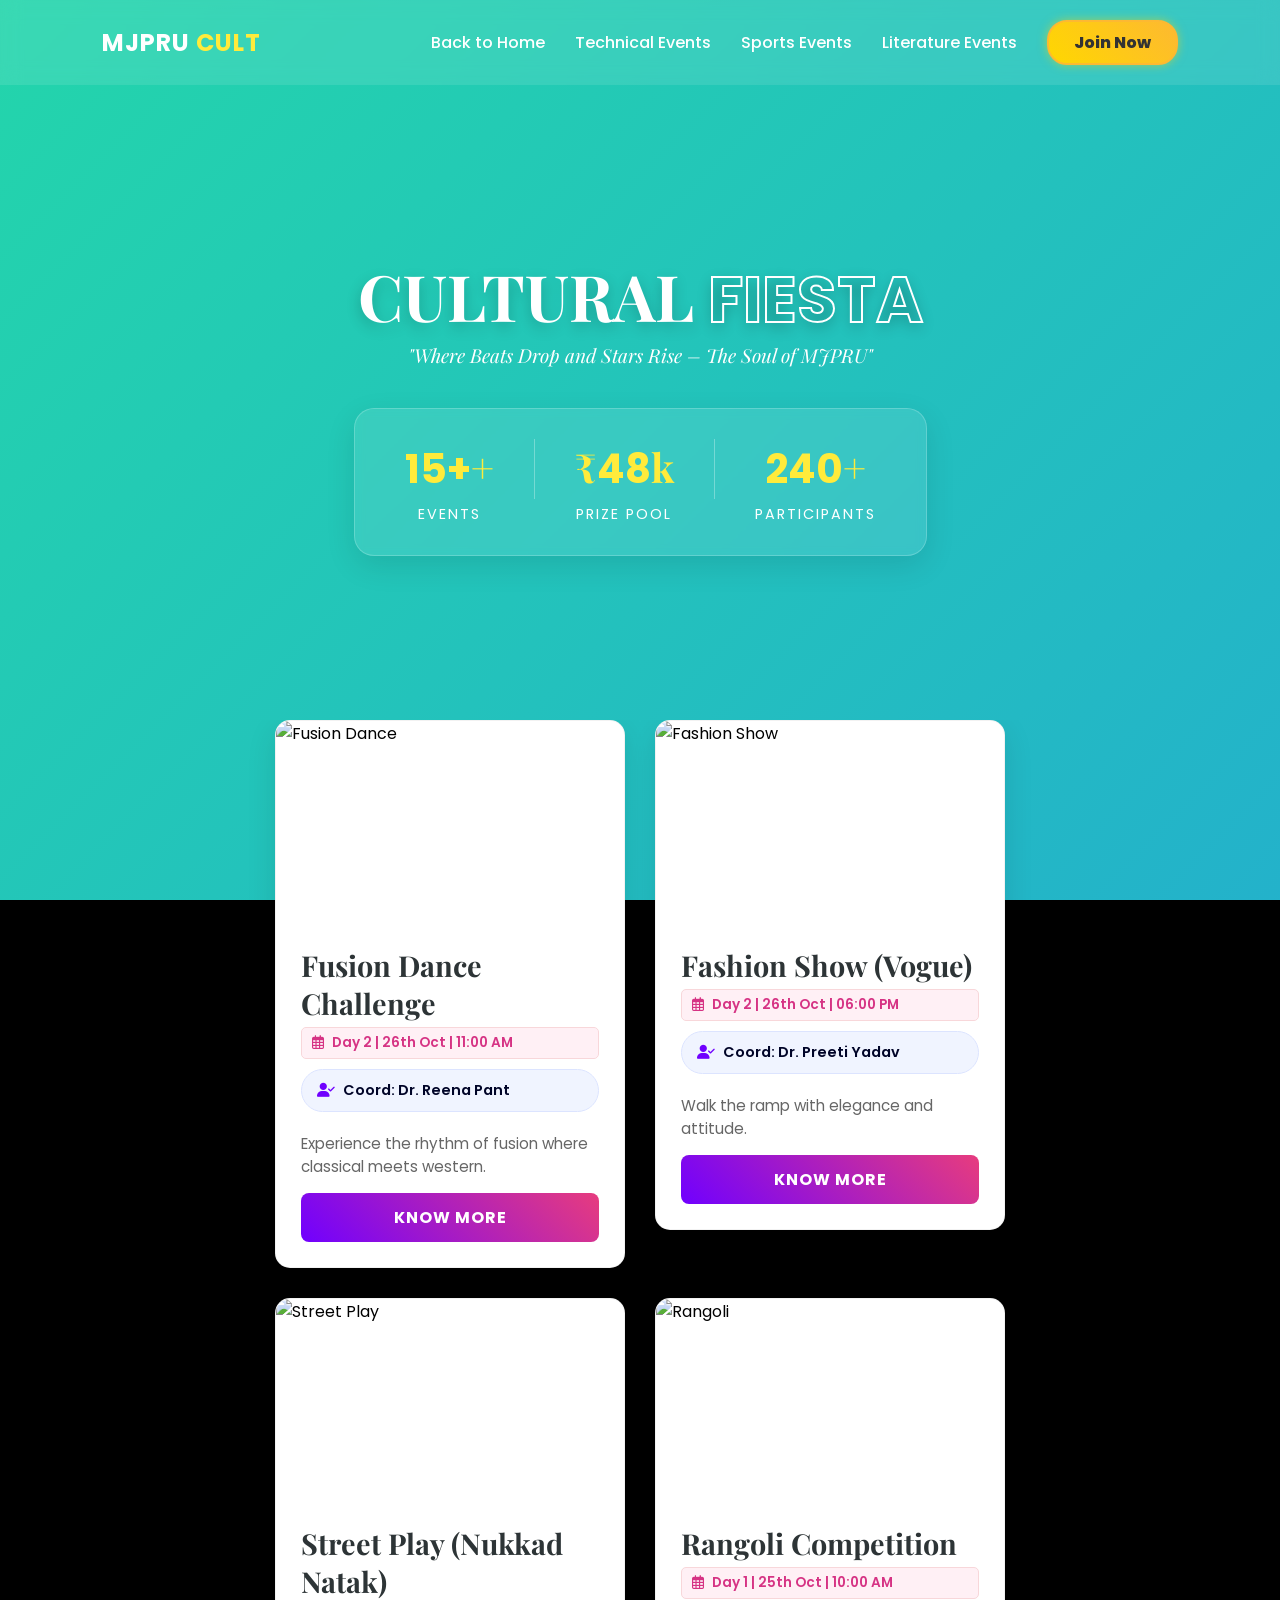
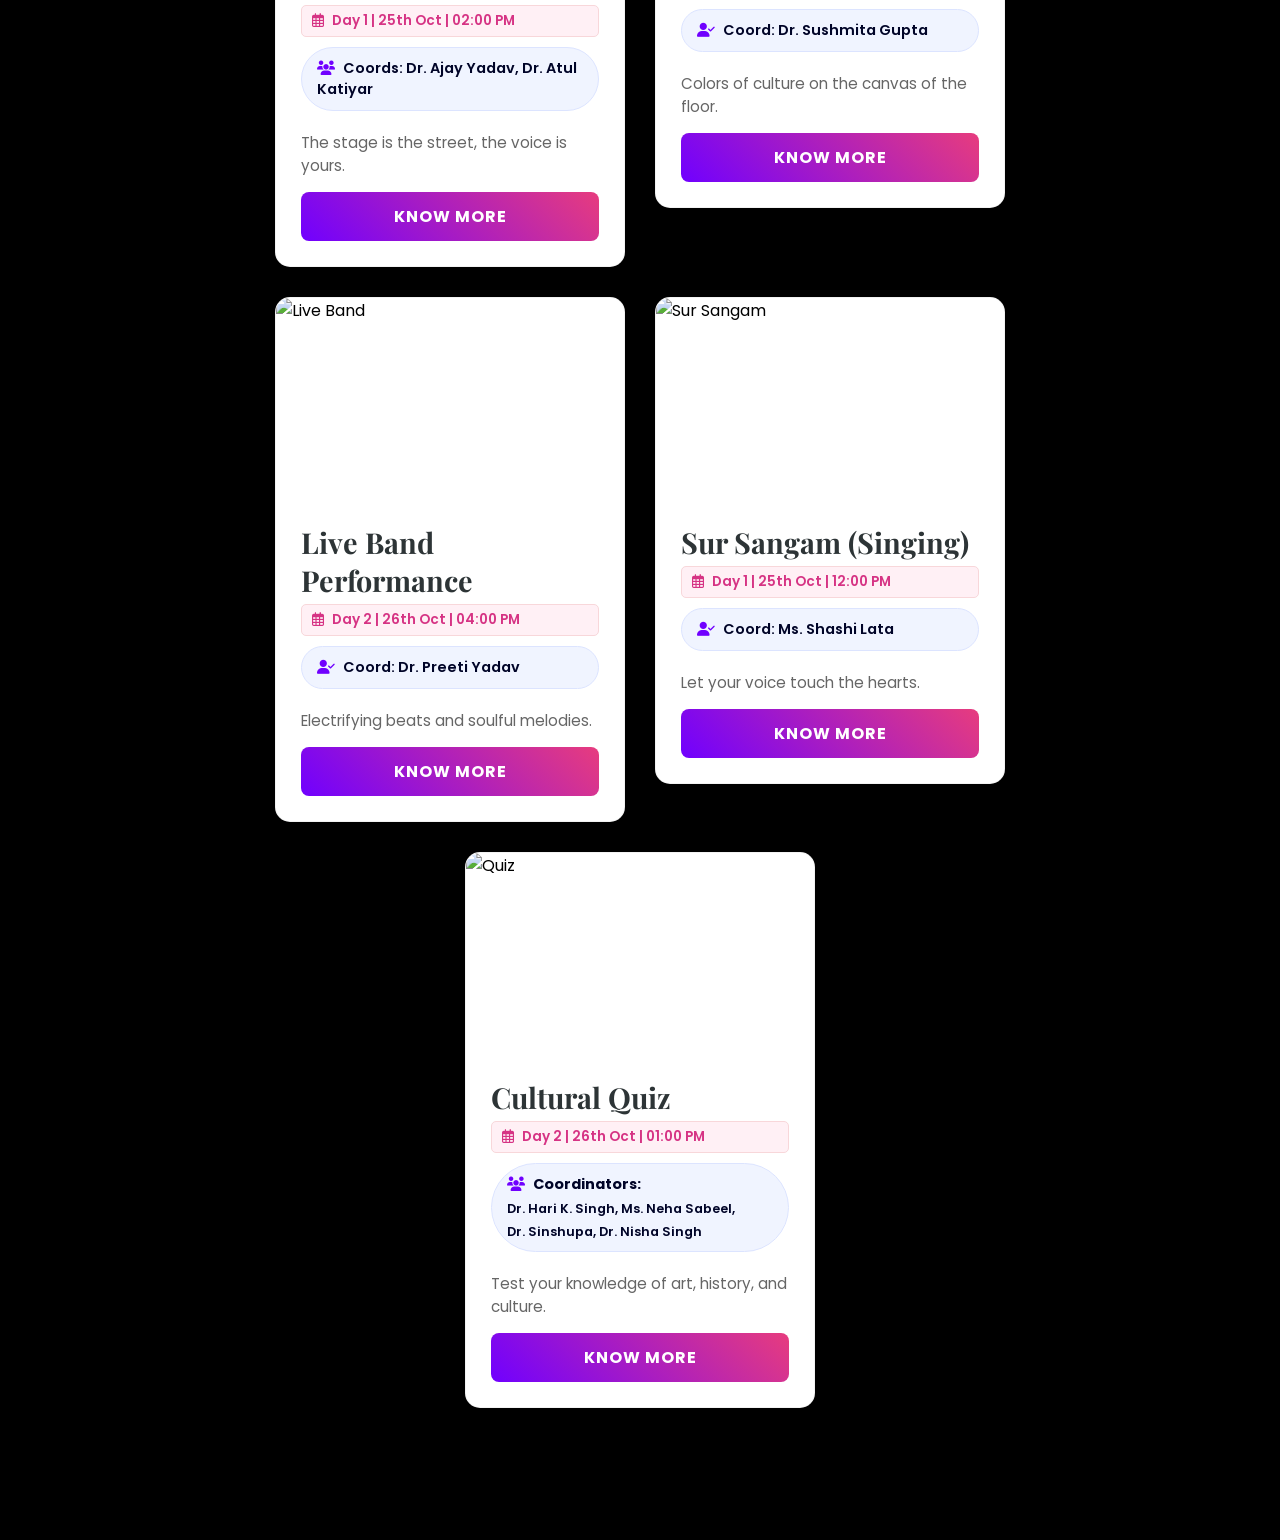
==== cultural/index.html @ fb5e6625 "First commit" ====
<!DOCTYPE html>
<html lang="en">
<head>
    <meta charset="UTF-8">
    <meta name="viewport" content="width=device-width, initial-scale=1.0">
    <meta name="description" content="Cultural Events at MJPRU Tech Fest 2026. Participate in Fusion Dance, Fashion Show, Nukkad Natak, Rangoli, and more.">
    <title>Cultural Events | Tech Fest 2026</title>
    
    <link rel="preconnect" href="https://fonts.googleapis.com">
    <link rel="preconnect" href="https://fonts.gstatic.com" crossorigin>
    <link rel="preconnect" href="https://cdnjs.cloudflare.com">
    <link rel="preconnect" href="https://unpkg.com">
    <link rel="preconnect" href="https://images.unsplash.com">

    <link href="https://fonts.googleapis.com/css2?family=Playfair+Display:wght@700&family=Poppins:wght@300;500;700&family=Great+Vibes&display=swap" rel="stylesheet">
    
    <link rel="stylesheet" href="https://cdnjs.cloudflare.com/ajax/libs/font-awesome/6.4.0/css/all.min.css" media="print" onload="this.media='all'">
    <noscript><link rel="stylesheet" href="https://cdnjs.cloudflare.com/ajax/libs/font-awesome/6.4.0/css/all.min.css"></noscript>
    
    <link href="https://unpkg.com/aos@2.3.1/dist/aos.css" rel="stylesheet" media="print" onload="this.media='all'">
    <noscript><link rel="stylesheet" href="https://unpkg.com/aos@2.3.1/dist/aos.css"></noscript>
    
    <link rel="stylesheet" href="style.css">
</head>
<body>

    <div class="gradient-bg">
        <div class="uni-overlay"></div>
    </div>

    <a href="#" target="_blank" class="mobile-join-fab">Join Now 🚀</a>

    <nav>
        <div class="logo">MJPRU <span class="highlight">CULT</span></div>
        
        <button class="hamburger" onclick="toggleMenu()" aria-label="Toggle navigation">
            <i class="fas fa-bars"></i>
        </button>

        <ul class="nav-links" id="mobileMenu">
            <li><a href="../index.html">Back to Home</a></li>
            <li><a href="../technical/index.html">Technical Events</a></li>
            <li><a href="../sports/index.html">Sports Events</a></li>
             <li><a href="../literacy/index.html">Literature Events</a></li>
            <li><a href="#" target="_blank" class="btn-nav">Join Now</a></li>
        </ul>
    </nav>

    <header style="min-height: 80vh; display: flex; align-items: center; justify-content: center; text-align: center; flex-direction: column;">
        <div class="hero-content">
            <h1 data-aos="zoom-in" style="font-size: 4rem; margin-bottom: 10px;">CULTURAL <span class="year">FIESTA</span></h1>
            
            <p class="tagline" style="font-size: 1.2rem; color: #fff; margin-top: 10px; margin-bottom: 40px;" data-aos="fade-up">
                "Where Beats Drop and Stars Rise – The Soul of MJPRU"
            </p>

            <div class="stats-gap-filler" data-aos="fade-up" data-aos-delay="200" 
                 style="display: flex; gap: 40px; justify-content: center; flex-wrap: wrap; background: rgba(255,255,255,0.1); padding: 30px 50px; border-radius: 20px; border: 1px solid rgba(255,255,255,0.2); backdrop-filter: blur(5px); box-shadow: 0 10px 30px rgba(0,0,0,0.1);">
                
                <div style="text-align: center;">
                    <div style="font-size: 2.5rem; font-weight: 700; color: #ffeb3b; font-family: 'Playfair Display', serif;">
                        <span class="counter" data-target="15">0</span>+
                    </div>
                    <div style="color: white; font-size: 0.9rem; text-transform: uppercase; letter-spacing: 2px; margin-top: 5px;">Events</div>
                </div>

                <div style="width: 1px; background: rgba(255,255,255,0.3); height: 60px;" class="desktop-only-divider"></div>

                <div style="text-align: center;">
                    <div style="font-size: 2.5rem; font-weight: 700; color: #ffeb3b; font-family: 'Playfair Display', serif;">
                        ₹<span class="counter" data-target="50">0</span>k
                    </div>
                    <div style="color: white; font-size: 0.9rem; text-transform: uppercase; letter-spacing: 2px; margin-top: 5px;">Prize Pool</div>
                </div>

                <div style="width: 1px; background: rgba(255,255,255,0.3); height: 60px;" class="desktop-only-divider"></div>

                <div style="text-align: center;">
                    <div style="font-size: 2.5rem; font-weight: 700; color: #ffeb3b; font-family: 'Playfair Display', serif;">
                        <span class="counter" data-target="500">0</span>+
                    </div>
                    <div style="color: white; font-size: 0.9rem; text-transform: uppercase; letter-spacing: 2px; margin-top: 5px;">Participants</div>
                </div>

            </div>
        </div>
    </header>

    <section class="events-section" style="padding-top: 0;">
        <div class="cards-container">
            
            <div class="card event-card-wide" data-tilt data-tilt-glare data-tilt-max-glare="0.3">
                <div class="card-img-holder">
                    <img src="https://images.unsplash.com/photo-1545959570-a941cc572304?w=500&auto=format&fit=crop&q=60" alt="Fusion Dance" loading="lazy">
                </div>
                <div class="card-content">
                    <h3>Fusion Dance Challenge</h3>
                    
                    <div class="schedule-info"><i class="far fa-calendar-alt"></i> Day 2 | 26th Oct | 11:00 AM</div>

                    <div class="coordinator-box">
                        <span><i class="fas fa-user-check"></i> Coord: Dr. Reena Pant</span>
                    </div>
                    <p>Experience the rhythm of fusion where classical meets western.</p>
                    <div class="rules-box" id="rules-fusion">
                        <strong><i class="fas fa-info-circle"></i> Event Briefing:</strong>
                        <p>Solo or group dance performance blending two or more dance styles.</p>
                        <div style="margin-top: 10px;">
                            <strong><i class="fas fa-gavel"></i> Key Guidelines:</strong>
                            <ul>
                                <li>Time Limit: 3-5 Minutes.</li>
                                <li>Track submission: 1 hour before event.</li>
                                <li>Props: Allowed (Inform beforehand).</li>
                            </ul>
                        </div>
                    </div>
                    <button class="btn-join" onclick="toggleRules('rules-fusion')">Know More</button>
                </div>
            </div>

            <div class="card event-card-wide" data-tilt data-tilt-glare data-tilt-max-glare="0.3">
                <div class="card-img-holder">
                    <img src="https://images.unsplash.com/photo-1509631179647-0177331693ae?w=500&auto=format&fit=crop&q=60" alt="Fashion Show" loading="lazy">
                </div>
                <div class="card-content">
                    <h3>Fashion Show (Vogue)</h3>
                    
                    <div class="schedule-info"><i class="far fa-calendar-alt"></i> Day 2 | 26th Oct | 06:00 PM</div>

                    <div class="coordinator-box">
                        <span><i class="fas fa-user-check"></i> Coord: Dr. Preeti Yadav</span>
                    </div>
                    <p>Walk the ramp with elegance and attitude.</p>
                    <div class="rules-box" id="rules-fashion">
                        <strong><i class="fas fa-info-circle"></i> Event Briefing:</strong>
                        <p>Theme-based ramp walk showcasing creativity and style.</p>
                        <div style="margin-top: 10px;">
                            <strong><i class="fas fa-gavel"></i> Key Guidelines:</strong>
                            <ul>
                                <li>Theme: Indo-Western Fusion.</li>
                                <li>Team Size: 8-12 Members.</li>
                                <li>Decency of attire is mandatory.</li>
                            </ul>
                        </div>
                    </div>
                    <button class="btn-join" onclick="toggleRules('rules-fashion')">Know More</button>
                </div>
            </div>

            <div class="card event-card-wide" data-tilt data-tilt-glare data-tilt-max-glare="0.3">
                <div class="card-img-holder">
                    <img src="https://images.unsplash.com/photo-1536640712-4d4c36ff0e4e?w=500&auto=format&fit=crop&q=60" alt="Street Play" loading="lazy">
                </div>
                <div class="card-content">
                    <h3>Street Play (Nukkad Natak)</h3>
                    
                    <div class="schedule-info"><i class="far fa-calendar-alt"></i> Day 1 | 25th Oct | 02:00 PM</div>

                    <div class="coordinator-box">
                        <span><i class="fas fa-users"></i> Coords: Dr. Ajay Yadav, Dr. Atul Katiyar</span>
                    </div>
                    <p>The stage is the street, the voice is yours.</p>
                    <div class="rules-box" id="rules-nukkad">
                        <strong><i class="fas fa-info-circle"></i> Event Briefing:</strong>
                        <p>A dramatic performance with a social message.</p>
                        <div style="margin-top: 10px;">
                            <strong><i class="fas fa-gavel"></i> Key Guidelines:</strong>
                            <ul>
                                <li>Time Limit: 10-12 Minutes.</li>
                                <li>Language: Hindi/English.</li>
                                <li>No electronic amplification allowed.</li>
                            </ul>
                        </div>
                    </div>
                    <button class="btn-join" onclick="toggleRules('rules-nukkad')">Know More</button>
                </div>
            </div>

            <div class="card event-card-wide" data-tilt data-tilt-glare data-tilt-max-glare="0.3">
                <div class="card-img-holder">
                    <img src="https://images.unsplash.com/photo-1665400618076-2f3b925b5a26?w=500&auto=format&fit=crop&q=60" alt="Rangoli" loading="lazy">
                </div>
                <div class="card-content">
                    <h3>Rangoli Competition</h3>
                    
                    <div class="schedule-info"><i class="far fa-calendar-alt"></i> Day 1 | 25th Oct | 10:00 AM</div>

                    <div class="coordinator-box">
                        <span><i class="fas fa-user-check"></i> Coord: Dr. Sushmita Gupta</span>
                    </div>
                    <p>Colors of culture on the canvas of the floor.</p>
                    <div class="rules-box" id="rules-rangoli">
                        <strong><i class="fas fa-info-circle"></i> Event Briefing:</strong>
                        <p>Create artistic patterns using colored powders/flowers.</p>
                        <div style="margin-top: 10px;">
                            <strong><i class="fas fa-gavel"></i> Key Guidelines:</strong>
                            <ul>
                                <li>Time Limit: 2 Hours.</li>
                                <li>Space Provided: 3x3 ft.</li>
                                <li>Bring your own materials.</li>
                            </ul>
                        </div>
                    </div>
                    <button class="btn-join" onclick="toggleRules('rules-rangoli')">Know More</button>
                </div>
            </div>

            <div class="card event-card-wide" data-tilt data-tilt-glare data-tilt-max-glare="0.3">
                <div class="card-img-holder">
                    <img src="https://images.unsplash.com/photo-1514525253440-b393452e8d03?w=500&auto=format&fit=crop&q=60" alt="Live Band" loading="lazy">
                </div>
                <div class="card-content">
                    <h3>Live Band Performance</h3>
                    
                    <div class="schedule-info"><i class="far fa-calendar-alt"></i> Day 2 | 26th Oct | 04:00 PM</div>

                    <div class="coordinator-box">
                        <span><i class="fas fa-user-check"></i> Coord: Dr. Preeti Yadav</span>
                    </div>
                    <p>Electrifying beats and soulful melodies.</p>
                    <div class="rules-box" id="rules-band">
                        <strong><i class="fas fa-info-circle"></i> Event Briefing:</strong>
                        <p>Battle of the bands - showcase your musical synergy.</p>
                        <div style="margin-top: 10px;">
                            <strong><i class="fas fa-gavel"></i> Key Guidelines:</strong>
                            <ul>
                                <li>Time Limit: 15 Minutes (setup included).</li>
                                <li>Drum kit provided standard.</li>
                                <li>Bring your own guitars/keyboards.</li>
                            </ul>
                        </div>
                    </div>
                    <button class="btn-join" onclick="toggleRules('rules-band')">Know More</button>
                </div>
            </div>

            <div class="card event-card-wide" data-tilt data-tilt-glare data-tilt-max-glare="0.3">
                <div class="card-img-holder">
                    <img src="https://images.unsplash.com/photo-1516280440614-6697288d5d38?w=500&auto=format&fit=crop&q=60" alt="Sur Sangam" loading="lazy">
                </div>
                <div class="card-content">
                    <h3>Sur Sangam (Singing)</h3>
                    
                    <div class="schedule-info"><i class="far fa-calendar-alt"></i> Day 1 | 25th Oct | 12:00 PM</div>

                    <div class="coordinator-box">
                        <span><i class="fas fa-user-check"></i> Coord: Ms. Shashi Lata</span>
                    </div>
                    <p>Let your voice touch the hearts.</p>
                    <div class="rules-box" id="rules-singing">
                        <strong><i class="fas fa-info-circle"></i> Event Briefing:</strong>
                        <p>Solo and Duet singing competition.</p>
                        <div style="margin-top: 10px;">
                            <strong><i class="fas fa-gavel"></i> Key Guidelines:</strong>
                            <ul>
                                <li>Genre: Bollywood/Classical/Folk.</li>
                                <li>Time Limit: 3 Minutes.</li>
                                <li>Karaoke must be submitted in MP3 format.</li>
                            </ul>
                        </div>
                    </div>
                    <button class="btn-join" onclick="toggleRules('rules-singing')">Know More</button>
                </div>
            </div>

            <div class="card event-card-wide" data-tilt data-tilt-glare data-tilt-max-glare="0.3">
                <div class="card-img-holder">
                    <img src="https://images.unsplash.com/photo-1606326608606-aa0b62935f2b?w=500&auto=format&fit=crop&q=60" alt="Quiz" loading="lazy">
                </div>
                <div class="card-content">
                    <h3>Cultural Quiz</h3>
                    
                    <div class="schedule-info"><i class="far fa-calendar-alt"></i> Day 2 | 26th Oct | 01:00 PM</div>

                    <div class="coordinator-box" style="flex-direction: column; align-items: flex-start; gap: 5px;">
                        <span><i class="fas fa-users"></i> <strong>Coordinators:</strong></span>
                        <span style="font-size: 0.8rem;">Dr. Hari K. Singh, Ms. Neha Sabeel,</span>
                        <span style="font-size: 0.8rem;">Dr. Sinshupa, Dr. Nisha Singh</span>
                    </div>
                    <p>Test your knowledge of art, history, and culture.</p>
                    <div class="rules-box" id="rules-quiz">
                        <strong><i class="fas fa-info-circle"></i> Event Briefing:</strong>
                        <p>A trivia battle to test your cultural IQ.</p>
                        <div style="margin-top: 10px;">
                            <strong><i class="fas fa-gavel"></i> Key Guidelines:</strong>
                            <ul>
                                <li>Team Size: 2 Members.</li>
                                <li>Rounds: Prelims -> Visual -> Rapid Fire.</li>
                                <li>Use of mobile phones is prohibited.</li>
                            </ul>
                        </div>
                    </div>
                    <button class="btn-join" onclick="toggleRules('rules-quiz')">Know More</button>
                </div>
            </div>

        </div>
    </section>

    <footer>
            <div class="copyright-strip" style="background: #e0e0e0; padding: 15px 0; color: #000; font-weight: 500;">
            Made by IT CLINIC | MJPRU Tech Fest 2026
        </div>
    </footer>

    <script src="https://cdn.jsdelivr.net/npm/canvas-confetti@1.6.0/dist/confetti.browser.min.js" defer></script>
    <script src="https://unpkg.com/aos@2.3.1/dist/aos.js" defer></script>
    <script src="https://cdnjs.cloudflare.com/ajax/libs/vanilla-tilt/1.7.0/vanilla-tilt.min.js" defer></script>
    <script src="script.js" defer></script>
</body>
</html>
---- cultural/style.css ----
/* =========================================
   1. UNIVERSAL CSS (MERGED & OPTIMIZED)
   ========================================= */

/* --- RESET & VARIABLES --- */
:root {
    --text-dark: #2d3436;
    --text-light: #ffffff;
    --accent: #ffeb3b; /* Yellow Pop */
    --modal-width-wide: 800px;
}

* { margin: 0; padding: 0; box-sizing: border-box; font-family: 'Poppins', sans-serif; }
body { overflow-x: hidden; width: 100%; background-color: #000; } 

/* --- BACKGROUND --- */
.gradient-bg {
    position: fixed; top: 0; left: 0; width: 100%; height: 100vh; z-index: -1;
    background: linear-gradient(-45deg, #ee7752, #e73c7e, #23a6d5, #23d5ab);
    background-size: 400% 400%;
    animation: gradientBG 15s ease infinite;
    will-change: background-position;
}
@keyframes gradientBG {
    0% { background-position: 0% 50%; }
    50% { background-position: 100% 50%; }
    100% { background-position: 0% 50%; }
}
.uni-overlay {
    position: absolute; top: 0; left: 0; width: 100%; height: 100%;
    background-image: url('https://upload.wikimedia.org/wikipedia/commons/thumb/c/c8/Mjpru_admin_block.jpg/1200px-Mjpru_admin_block.jpg');
    background-size: cover; background-position: center;
    opacity: 0.2; mix-blend-mode: overlay;
}

/* --- NAVBAR --- */
nav {
    display: flex; justify-content: space-between; align-items: center;
    padding: 20px 8%; position: fixed; width: 100%; z-index: 100;
    backdrop-filter: blur(10px); background: rgba(255, 255, 255, 0.1);
}
.logo { font-size: 1.5rem; font-weight: 700; color: white; letter-spacing: 1px; }
.highlight { color: var(--accent); }
.nav-links { display: flex; list-style: none; gap: 30px; align-items: center; }
.nav-links a { text-decoration: none; color: white; font-weight: 500; transition: 0.3s; font-size: 1rem; }

/* Updated Navbar Join Button */
.btn-nav { 
    padding: 8px 25px; 
    background: linear-gradient(45deg, #FFD700, #FDB931); 
    color: #333 !important; 
    border-radius: 20px; font-weight: 800 !important; 
    transition: 0.3s; border: 2px solid #FDB931;
    box-shadow: 0 0 10px rgba(255, 215, 0, 0.5);
    cursor: pointer; display: inline-block;
}
.btn-nav:hover { 
    transform: scale(1.1); background: white; 
    box-shadow: 0 0 20px rgba(255, 215, 0, 0.8);
}

.hamburger { display: none; background: transparent; border: none; cursor: pointer; color: white; font-size: 1.8rem; padding: 5px; }

/* --- HERO & SECTIONS --- */
header { min-height: 90vh; display: flex; align-items: center; justify-content: center; text-align: center; color: white; padding: 100px 20px 20px; }
h1 { font-family: 'Playfair Display', serif; font-size: 4.5rem; line-height: 1; text-shadow: 0 5px 15px rgba(0,0,0,0.2); margin: 20px 0; }
.year { -webkit-text-stroke: 2px white; color: transparent; }
.tagline { font-family: 'Playfair Display', serif; font-size: 1.5rem; font-style: italic; }

/* --- EVENT CARDS (Wide) --- */
.events-section { padding: 80px 8%; text-align: center; content-visibility: auto; }
.cards-container { display: flex; justify-content: center; gap: 30px; flex-wrap: wrap; }

.event-card-wide { 
    background: white; border-radius: 15px; overflow: hidden; 
    box-shadow: 0 10px 30px rgba(0,0,0,0.1); display: flex; flex-direction: column; 
    height: 100%; border: 1px solid rgba(0,0,0,0.05); transition: transform 0.3s ease; 
    width: 350px; text-align: left;
}
.event-card-wide:hover { transform: translateY(-10px); box-shadow: 0 15px 40px rgba(112, 0, 255, 0.15); }

.card-img-holder { height: 200px; overflow: hidden; }
.card-img-holder img { width: 100%; height: 100%; object-fit: cover; transition: 0.5s; }
.event-card-wide:hover .card-img-holder img { transform: scale(1.1); }

.card-content { padding: 25px; display: flex; flex-direction: column; flex-grow: 1; }
.card-content h3 { font-family: 'Playfair Display', serif; font-size: 1.8rem; color: #2d3436; margin-bottom: 5px; }
.card-content p { color: #666; font-size: 0.95rem; margin-bottom: 15px; }

/* --- BUTTONS --- */
.btn-join { 
    width: 100%; padding: 12px; background: linear-gradient(45deg, #7000ff, #e73c7e); 
    color: white; border: none; font-weight: bold; font-size: 1rem; border-radius: 8px; 
    cursor: pointer; transition: 0.3s; text-transform: uppercase; letter-spacing: 1px; 
}
.btn-join:hover { 
    background: linear-gradient(45deg, #e73c7e, #ffeb3b); color: #000; 
    box-shadow: 0 5px 15px rgba(231, 60, 126, 0.4); 
}

/* --- FOOTER --- */
.copyright-strip { padding: 15px 0; border-top: 1px solid rgba(0,0,0,0.05); font-size: 0.9rem; color: #000000 !important; font-weight: 400; text-align: center; background: transparent !important; letter-spacing: 1px; width: 100%; }

/* --- MOBILE STICKY BUTTON --- */
.mobile-join-fab {
    display: none; 
    position: fixed; bottom: 20px; left: 50%; transform: translateX(-50%);
    z-index: 999; width: 90%; max-width: 400px;
    background: linear-gradient(45deg, #7000ff, #e73c7e);
    color: white; text-align: center; padding: 15px;
    border-radius: 30px; font-size: 1.2rem; font-weight: bold;
    box-shadow: 0 5px 20px rgba(0,0,0,0.4); text-decoration: none;
    border: 2px solid white; animation: pulseFab 2s infinite;
}
@keyframes pulseFab {
    0% { transform: translateX(-50%) scale(1); }
    50% { transform: translateX(-50%) scale(1.05); }
    100% { transform: translateX(-50%) scale(1); }
}

/* --- MOBILE FIXES --- */
@media (max-width: 768px) {
    h1 { font-size: 3rem !important; }
    .hamburger { display: block; }
    .nav-links { display: none; position: absolute; top: 100%; left: 0; width: 100%; background: linear-gradient(180deg, rgba(112, 0, 255, 0.95), rgba(231, 60, 126, 0.95)) !important; flex-direction: column; padding: 20px 0; backdrop-filter: blur(10px); }
    .nav-links.active { display: flex; }
    .nav-links .btn-nav { display: none; } /* Hide Navbar button on mobile, show Sticky instead */
    .desktop-only-divider { display: none !important; }
    .mobile-join-fab { display: block; }
}

/* =========================================
   2. PAGE SPECIFIC STYLES
   ========================================= */

/* Schedule Info Styling */
.schedule-info {
    background: #fff0f5;
    color: #d63384;
    padding: 5px 10px;
    border-radius: 5px;
    font-size: 0.85rem;
    font-weight: 600;
    display: inline-block;
    margin-bottom: 10px;
    border: 1px solid #f8d7da;
}
.schedule-info i { margin-right: 5px; }

/* Coordinator Box */
.coordinator-box {
    display: flex; align-items: center; justify-content: space-between;
    background: #f0f4ff; padding: 10px 15px; border-radius: 50px;
    margin-bottom: 20px; font-size: 0.9rem; color: #000428;
    font-weight: 600; border: 1px solid #dce4ff;
}
.coordinator-box i { color: #7000ff; margin-right: 5px; }

/* Rules Box - UPDATED TO BE HIDDEN INITIALLY */
.rules-box {
    display: none; /* Hidden by default */
    background: #f8f9fa; padding: 15px; border-radius: 8px;
    margin-bottom: 15px; font-size: 0.85rem; color: #555;
    text-align: left; border-left: 4px solid #7000ff;
    animation: fadeIn 0.5s ease;
}
@keyframes fadeIn { from { opacity: 0; transform: translateY(-10px); } to { opacity: 1; transform: translateY(0); } }
.rules-box ul { padding-left: 20px; margin: 0; }
.rules-box li { margin-bottom: 3px; }
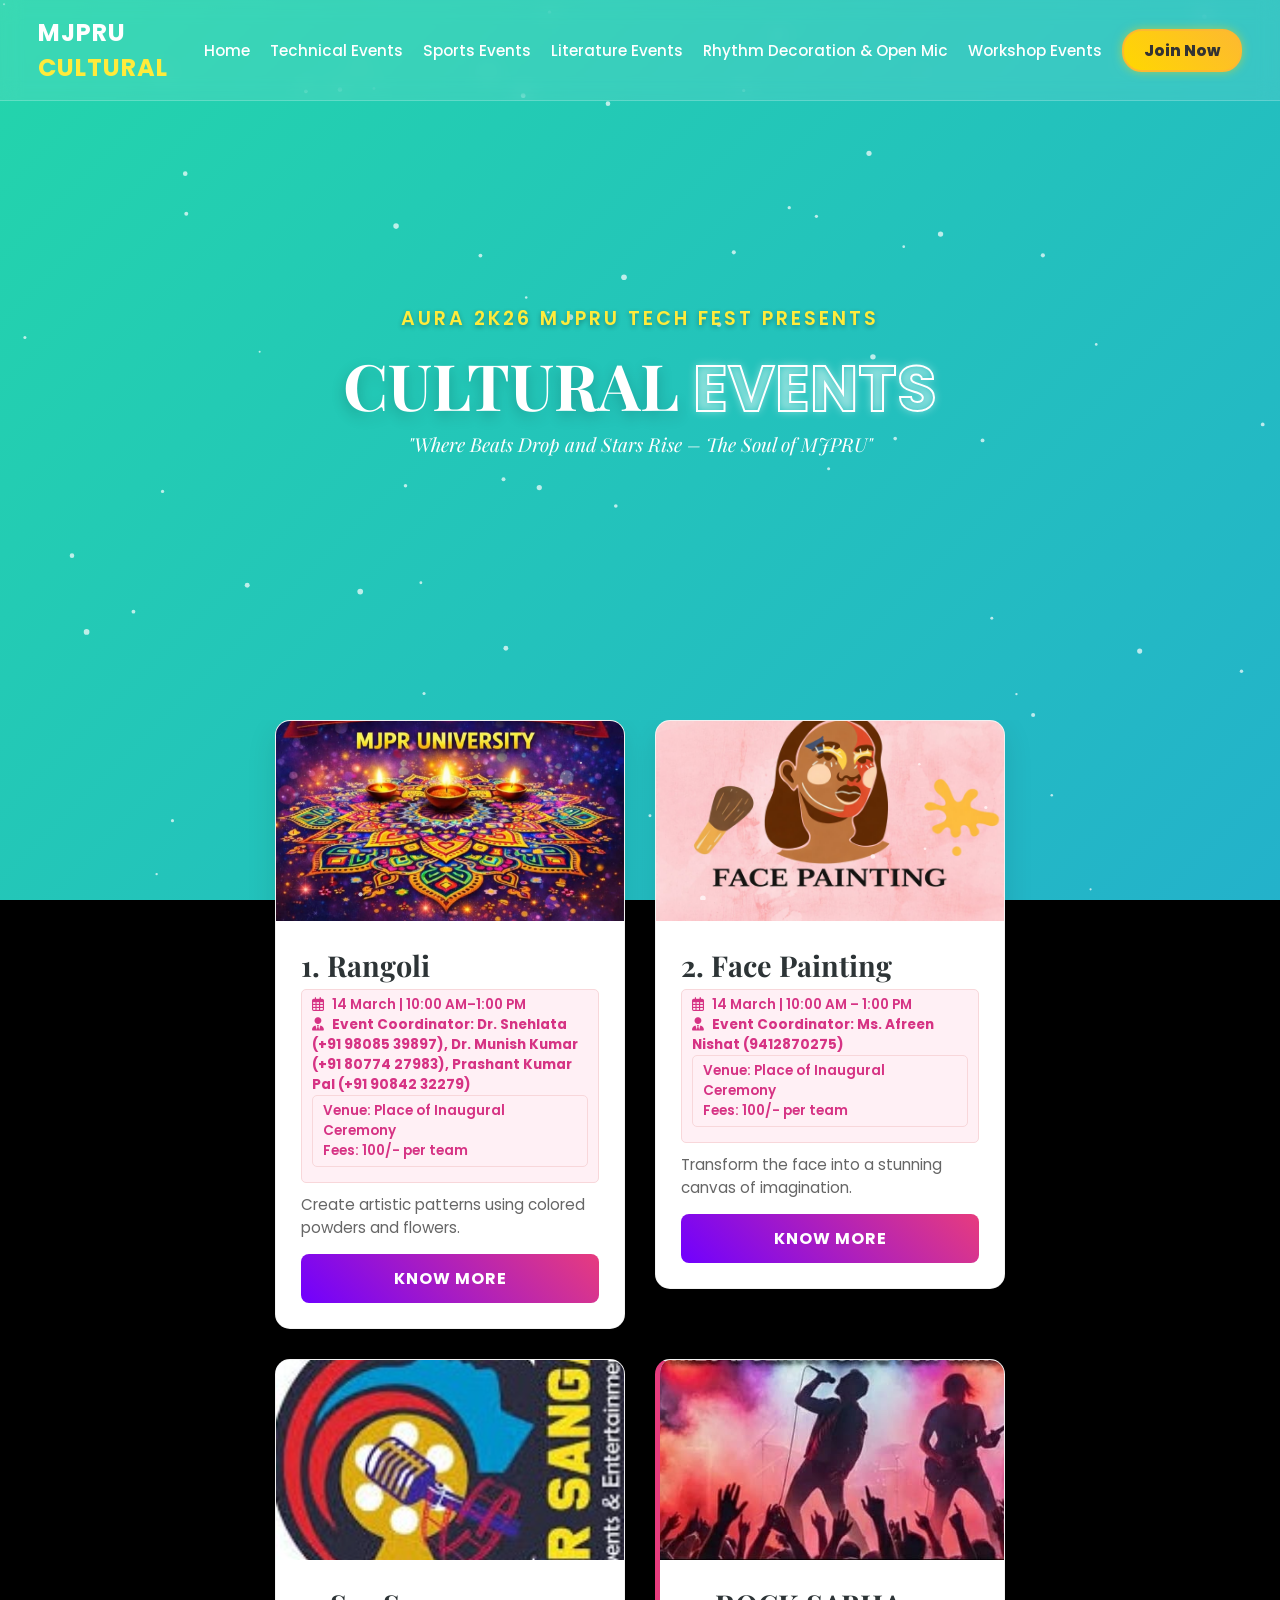
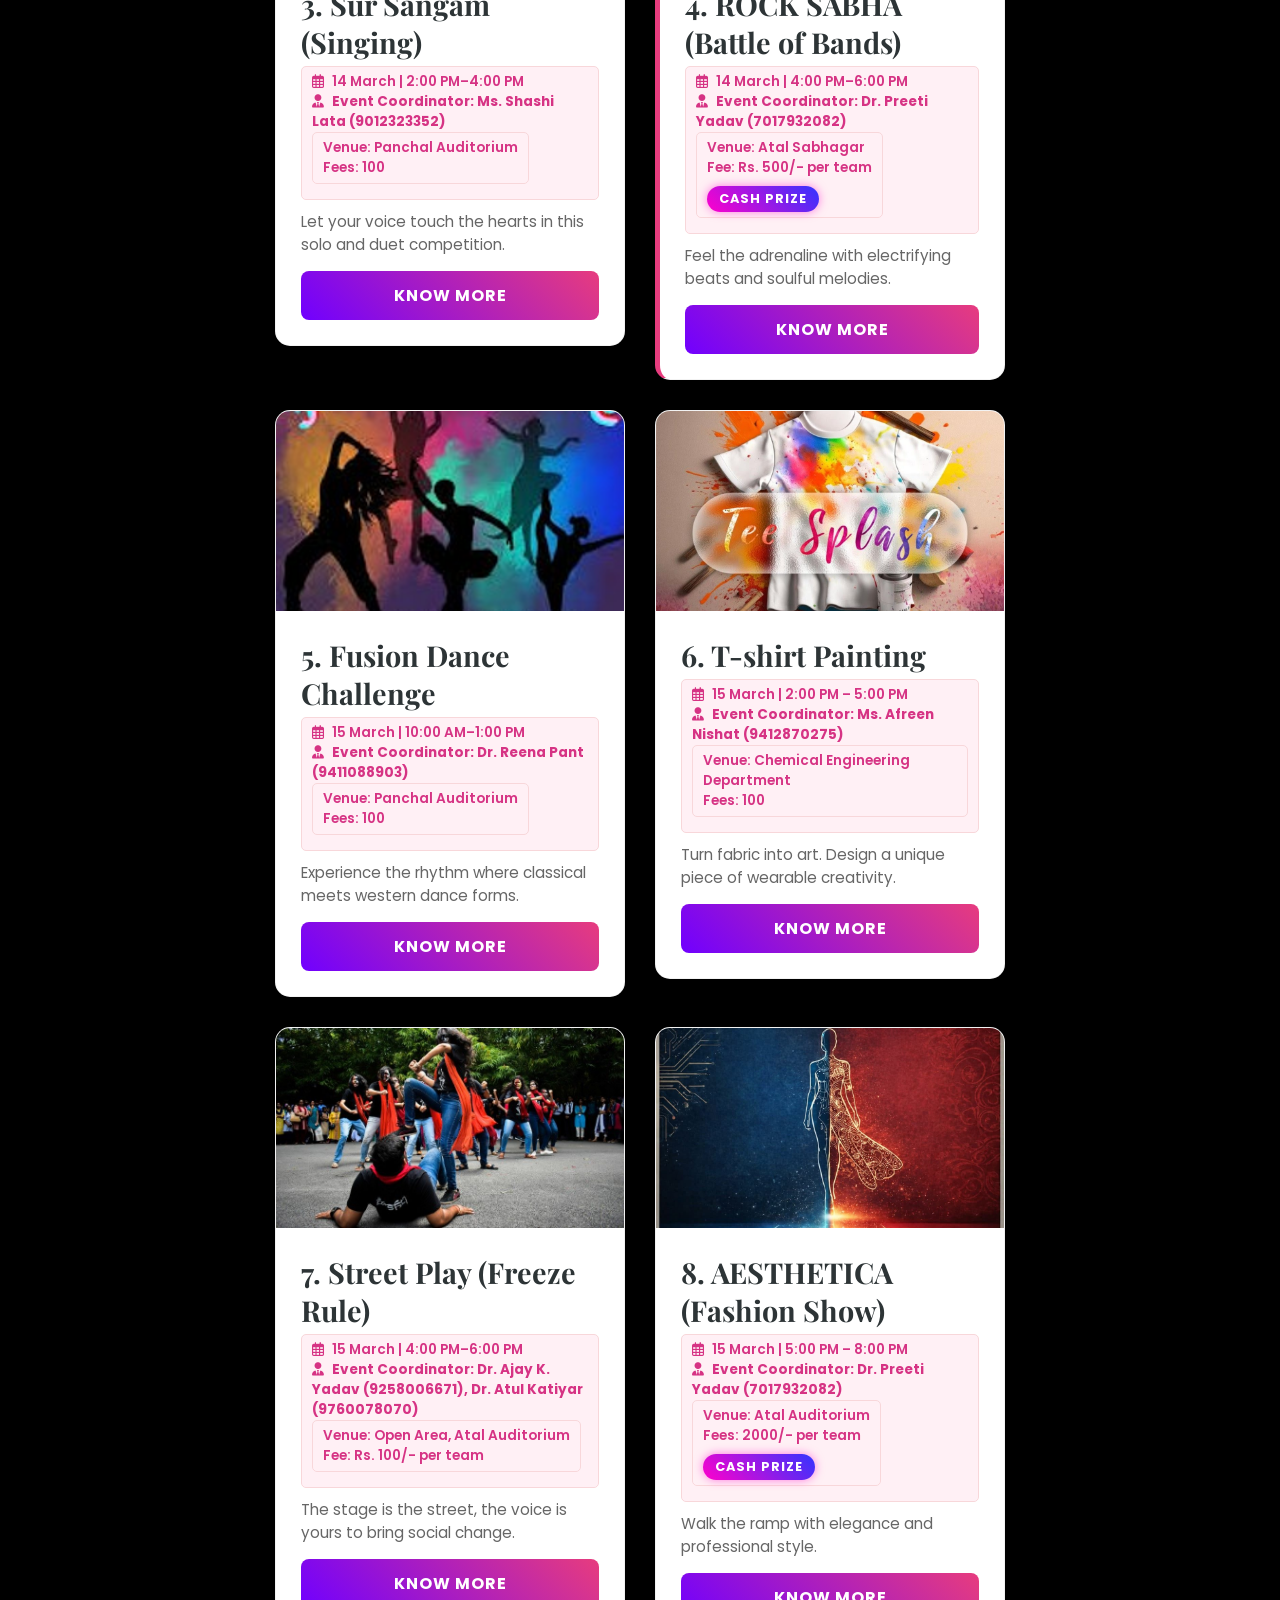
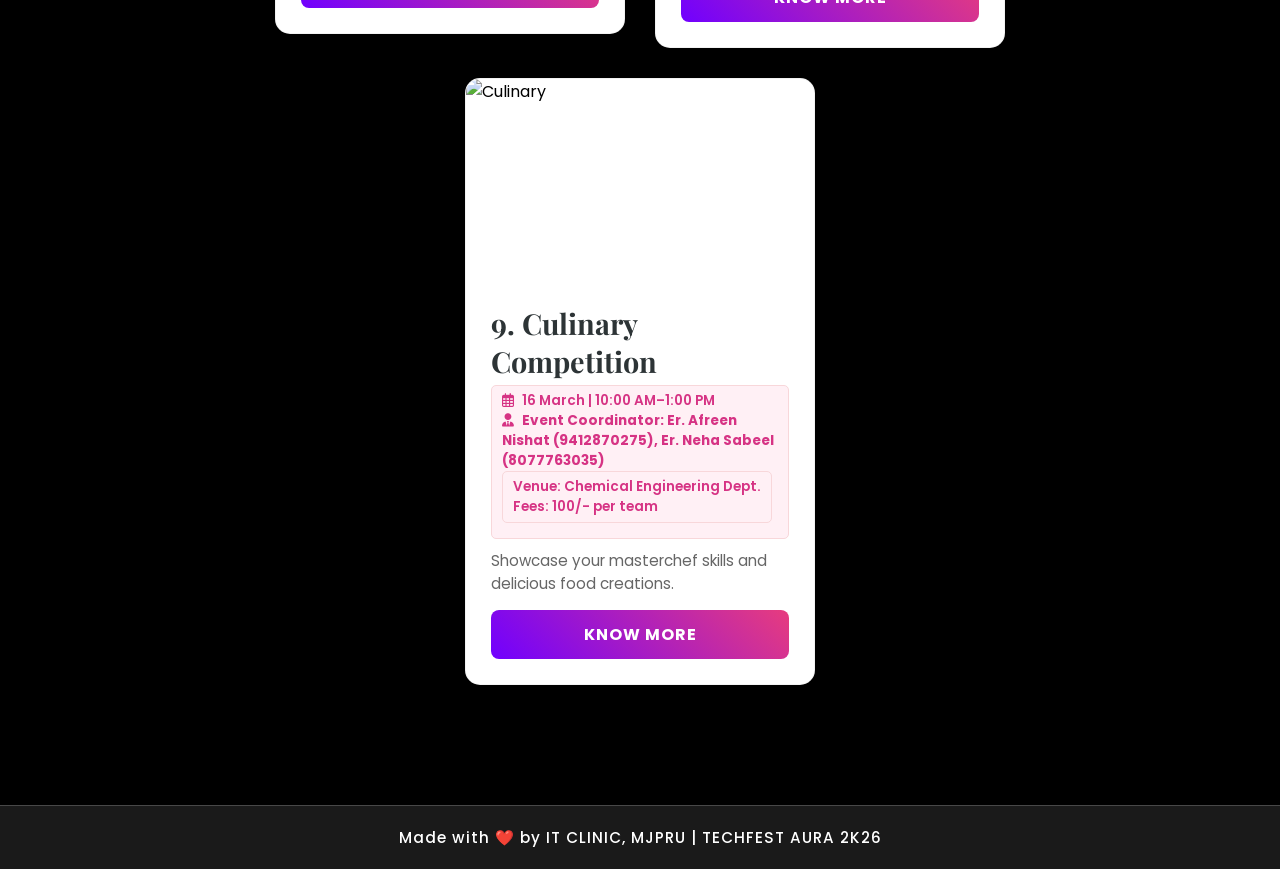
==== commit f3a8d566: "Initial commit" ====
--- a/cultural/index.html
+++ b/cultural/index.html
@@ -4,23 +4,107 @@
     <meta charset="UTF-8">
     <meta name="viewport" content="width=device-width, initial-scale=1.0">
     <meta name="description" content="Cultural Events at MJPRU Tech Fest 2026. Participate in Fusion Dance, Fashion Show, Nukkad Natak, Rangoli, and more.">
-    <title>Cultural Events | Tech Fest 2026</title>
+    <title>Cultural Events | Tech Fest AURA 2K26</title>
     
     <link rel="preconnect" href="https://fonts.googleapis.com">
     <link rel="preconnect" href="https://fonts.gstatic.com" crossorigin>
-    <link rel="preconnect" href="https://cdnjs.cloudflare.com">
-    <link rel="preconnect" href="https://unpkg.com">
-    <link rel="preconnect" href="https://images.unsplash.com">
-
     <link href="https://fonts.googleapis.com/css2?family=Playfair+Display:wght@700&family=Poppins:wght@300;500;700&family=Great+Vibes&display=swap" rel="stylesheet">
     
-    <link rel="stylesheet" href="https://cdnjs.cloudflare.com/ajax/libs/font-awesome/6.4.0/css/all.min.css" media="print" onload="this.media='all'">
+    <link rel="preload" href="https://cdnjs.cloudflare.com/ajax/libs/font-awesome/6.4.0/css/all.min.css" as="style" onload="this.onload=null;this.rel='stylesheet'">
     <noscript><link rel="stylesheet" href="https://cdnjs.cloudflare.com/ajax/libs/font-awesome/6.4.0/css/all.min.css"></noscript>
     
     <link href="https://unpkg.com/aos@2.3.1/dist/aos.css" rel="stylesheet" media="print" onload="this.media='all'">
-    <noscript><link rel="stylesheet" href="https://unpkg.com/aos@2.3.1/dist/aos.css"></noscript>
-    
     <link rel="stylesheet" href="style.css">
+
+    <link rel="icon" type="image/png" href="./1/favicon-96x96.png" sizes="96x96" />
+    <link rel="icon" type="image/svg+xml" href="./1/favicon.svg" />
+    <link rel="shortcut icon" href="./1/favicon.ico" />
+    <link rel="apple-touch-icon" sizes="180x180" href="./1/apple-touch-icon.png" />
+    <link rel="manifest" href="./1/site.webmanifest" />
+
+    <style>
+        /* NAVBAR FIX FOR LONG TEXT ("Rhythm Decoration") AND BUTTON 
+        */
+        nav {
+            display: flex;
+            justify-content: space-between;
+            align-items: center;
+            padding: 15px 3%; /* Reduced padding to give links more room */
+            position: fixed;
+            width: 100%;
+            z-index: 100;
+            backdrop-filter: blur(10px);
+            background: rgba(255, 255, 255, 0.1);
+            border-bottom: 1px solid rgba(255, 255, 255, 0.2);
+            /* Prevent wrapping */
+            flex-wrap: nowrap; 
+        }
+
+        .nav-links {
+            display: flex;
+            list-style: none;
+            gap: 20px; /* Reduced gap between items to fit all */
+            align-items: center;
+            margin: 0;
+            padding: 0;
+            white-space: nowrap; /* CRITICAL: Prevents text from breaking into 2 lines */
+        }
+
+        .nav-links a {
+            text-decoration: none;
+            color: white;
+            font-weight: 500;
+            transition: 0.3s;
+            font-size: 0.95rem; /* Slightly smaller text for better fit */
+        }
+        
+        /* The Join Now Button */
+        .btn-nav { 
+            padding: 8px 20px; /* Slimmer padding */
+            background: linear-gradient(45deg, #FFD700, #FDB931); 
+            color: #333 !important; 
+            border-radius: 20px; 
+            font-weight: 800 !important; 
+            transition: 0.3s; 
+            border: 2px solid #FDB931;
+            box-shadow: 0 0 10px rgba(255, 215, 0, 0.5);
+            display: inline-block;
+            line-height: normal; /* Fixes any vertical alignment issues */
+            white-space: nowrap; /* Ensures 'Join Now' stays on one line */
+        }
+        
+        /* Updated Footer Styling for Glassmorphism/Transparent look */
+        .glass-footer {
+            background: rgba(255, 255, 255, 0.1);
+            backdrop-filter: blur(10px);
+            -webkit-backdrop-filter: blur(10px);
+            border-top: 1px solid rgba(255, 255, 255, 0.2);
+            padding: 20px 0;
+            color: #ffffff;
+            font-weight: 500;
+            text-align: center;
+            font-size: 0.95rem;
+            letter-spacing: 1px;
+            margin-top: 40px;
+        }
+        
+        .presents-text {
+            font-family: 'Poppins', sans-serif;
+            font-size: 1.2rem;
+            color: var(--accent);
+            text-transform: uppercase;
+            letter-spacing: 3px;
+            margin-bottom: 10px;
+            font-weight: 600;
+            text-shadow: 0 2px 5px rgba(0,0,0,0.3);
+        }
+
+        /* Mobile specific hiding of long text if screen is too small */
+        @media (max-width: 1150px) {
+            .nav-links a { font-size: 0.85rem; }
+            .nav-links { gap: 15px; }
+        }
+    </style>
 </head>
 <body>
 
@@ -28,278 +112,343 @@
         <div class="uni-overlay"></div>
     </div>
 
-    <a href="#" target="_blank" class="mobile-join-fab">Join Now 🚀</a>
+    <a href="https://forms.eduqfix.com/festregof/add" target="_blank" class="mobile-join-fab">Join Now 🚀</a>
 
     <nav>
-        <div class="logo">MJPRU <span class="highlight">CULT</span></div>
-        
-        <button class="hamburger" onclick="toggleMenu()" aria-label="Toggle navigation">
+        <div class="logo">MJPRU <span class="highlight">CULTURAL</span></div> <button class="hamburger" onclick="toggleMenu()" aria-label="Toggle navigation">
             <i class="fas fa-bars"></i>
         </button>
-
         <ul class="nav-links" id="mobileMenu">
-            <li><a href="../index.html">Back to Home</a></li>
+            <li><a href="../index.html">Home</a></li>
             <li><a href="../technical/index.html">Technical Events</a></li>
             <li><a href="../sports/index.html">Sports Events</a></li>
-             <li><a href="../literacy/index.html">Literature Events</a></li>
-            <li><a href="#" target="_blank" class="btn-nav">Join Now</a></li>
+            <li><a href="../literacy/index.html">Literature Events</a></li>
+            <li><a href="../Rhythm/index.html">Rhythm Decoration & Open Mic</a></li>
+            <li><a href="../workshop/index.html">Workshop Events</a></li>
+            <li><a href="https://forms.eduqfix.com/festregof/add" target="_blank" class="btn-nav">Join Now</a></li>
         </ul>
     </nav>
 
     <header style="min-height: 80vh; display: flex; align-items: center; justify-content: center; text-align: center; flex-direction: column;">
+       <canvas id="hero-canvas"></canvas>
         <div class="hero-content">
-            <h1 data-aos="zoom-in" style="font-size: 4rem; margin-bottom: 10px;">CULTURAL <span class="year">FIESTA</span></h1>
-            
+            <div class="presents-text" data-aos="fade-down">AURA 2K26 MJPRU Tech Fest Presents</div>
+            <h1 data-aos="zoom-in" style="font-size: 4rem; margin-bottom: 10px;">CULTURAL <span class="year">EVENTS</span></h1>
             <p class="tagline" style="font-size: 1.2rem; color: #fff; margin-top: 10px; margin-bottom: 40px;" data-aos="fade-up">
                 "Where Beats Drop and Stars Rise – The Soul of MJPRU"
             </p>
-
-            <div class="stats-gap-filler" data-aos="fade-up" data-aos-delay="200" 
-                 style="display: flex; gap: 40px; justify-content: center; flex-wrap: wrap; background: rgba(255,255,255,0.1); padding: 30px 50px; border-radius: 20px; border: 1px solid rgba(255,255,255,0.2); backdrop-filter: blur(5px); box-shadow: 0 10px 30px rgba(0,0,0,0.1);">
-                
-                <div style="text-align: center;">
-                    <div style="font-size: 2.5rem; font-weight: 700; color: #ffeb3b; font-family: 'Playfair Display', serif;">
-                        <span class="counter" data-target="15">0</span>+
-                    </div>
-                    <div style="color: white; font-size: 0.9rem; text-transform: uppercase; letter-spacing: 2px; margin-top: 5px;">Events</div>
-                </div>
-
-                <div style="width: 1px; background: rgba(255,255,255,0.3); height: 60px;" class="desktop-only-divider"></div>
-
-                <div style="text-align: center;">
-                    <div style="font-size: 2.5rem; font-weight: 700; color: #ffeb3b; font-family: 'Playfair Display', serif;">
-                        ₹<span class="counter" data-target="50">0</span>k
-                    </div>
-                    <div style="color: white; font-size: 0.9rem; text-transform: uppercase; letter-spacing: 2px; margin-top: 5px;">Prize Pool</div>
-                </div>
-
-                <div style="width: 1px; background: rgba(255,255,255,0.3); height: 60px;" class="desktop-only-divider"></div>
-
-                <div style="text-align: center;">
-                    <div style="font-size: 2.5rem; font-weight: 700; color: #ffeb3b; font-family: 'Playfair Display', serif;">
-                        <span class="counter" data-target="500">0</span>+
-                    </div>
-                    <div style="color: white; font-size: 0.9rem; text-transform: uppercase; letter-spacing: 2px; margin-top: 5px;">Participants</div>
-                </div>
-
-            </div>
         </div>
     </header>
 
     <section class="events-section" style="padding-top: 0;">
         <div class="cards-container">
             
-            <div class="card event-card-wide" data-tilt data-tilt-glare data-tilt-max-glare="0.3">
-                <div class="card-img-holder">
-                    <img src="https://images.unsplash.com/photo-1545959570-a941cc572304?w=500&auto=format&fit=crop&q=60" alt="Fusion Dance" loading="lazy">
-                </div>
-                <div class="card-content">
-                    <h3>Fusion Dance Challenge</h3>
-                    
-                    <div class="schedule-info"><i class="far fa-calendar-alt"></i> Day 2 | 26th Oct | 11:00 AM</div>
-
-                    <div class="coordinator-box">
-                        <span><i class="fas fa-user-check"></i> Coord: Dr. Reena Pant</span>
-                    </div>
-                    <p>Experience the rhythm of fusion where classical meets western.</p>
-                    <div class="rules-box" id="rules-fusion">
-                        <strong><i class="fas fa-info-circle"></i> Event Briefing:</strong>
-                        <p>Solo or group dance performance blending two or more dance styles.</p>
-                        <div style="margin-top: 10px;">
-                            <strong><i class="fas fa-gavel"></i> Key Guidelines:</strong>
-                            <ul>
-                                <li>Time Limit: 3-5 Minutes.</li>
-                                <li>Track submission: 1 hour before event.</li>
-                                <li>Props: Allowed (Inform beforehand).</li>
-                            </ul>
-                        </div>
-                    </div>
-                    <button class="btn-join" onclick="toggleRules('rules-fusion')">Know More</button>
-                </div>
-            </div>
-
-            <div class="card event-card-wide" data-tilt data-tilt-glare data-tilt-max-glare="0.3">
-                <div class="card-img-holder">
-                    <img src="https://images.unsplash.com/photo-1509631179647-0177331693ae?w=500&auto=format&fit=crop&q=60" alt="Fashion Show" loading="lazy">
-                </div>
-                <div class="card-content">
-                    <h3>Fashion Show (Vogue)</h3>
-                    
-                    <div class="schedule-info"><i class="far fa-calendar-alt"></i> Day 2 | 26th Oct | 06:00 PM</div>
-
-                    <div class="coordinator-box">
-                        <span><i class="fas fa-user-check"></i> Coord: Dr. Preeti Yadav</span>
-                    </div>
-                    <p>Walk the ramp with elegance and attitude.</p>
-                    <div class="rules-box" id="rules-fashion">
-                        <strong><i class="fas fa-info-circle"></i> Event Briefing:</strong>
-                        <p>Theme-based ramp walk showcasing creativity and style.</p>
-                        <div style="margin-top: 10px;">
-                            <strong><i class="fas fa-gavel"></i> Key Guidelines:</strong>
-                            <ul>
-                                <li>Theme: Indo-Western Fusion.</li>
-                                <li>Team Size: 8-12 Members.</li>
-                                <li>Decency of attire is mandatory.</li>
-                            </ul>
-                        </div>
-                    </div>
-                    <button class="btn-join" onclick="toggleRules('rules-fashion')">Know More</button>
-                </div>
-            </div>
-
-            <div class="card event-card-wide" data-tilt data-tilt-glare data-tilt-max-glare="0.3">
-                <div class="card-img-holder">
-                    <img src="https://images.unsplash.com/photo-1536640712-4d4c36ff0e4e?w=500&auto=format&fit=crop&q=60" alt="Street Play" loading="lazy">
-                </div>
-                <div class="card-content">
-                    <h3>Street Play (Nukkad Natak)</h3>
-                    
-                    <div class="schedule-info"><i class="far fa-calendar-alt"></i> Day 1 | 25th Oct | 02:00 PM</div>
-
-                    <div class="coordinator-box">
-                        <span><i class="fas fa-users"></i> Coords: Dr. Ajay Yadav, Dr. Atul Katiyar</span>
-                    </div>
-                    <p>The stage is the street, the voice is yours.</p>
-                    <div class="rules-box" id="rules-nukkad">
-                        <strong><i class="fas fa-info-circle"></i> Event Briefing:</strong>
-                        <p>A dramatic performance with a social message.</p>
-                        <div style="margin-top: 10px;">
-                            <strong><i class="fas fa-gavel"></i> Key Guidelines:</strong>
-                            <ul>
-                                <li>Time Limit: 10-12 Minutes.</li>
-                                <li>Language: Hindi/English.</li>
-                                <li>No electronic amplification allowed.</li>
-                            </ul>
-                        </div>
-                    </div>
-                    <button class="btn-join" onclick="toggleRules('rules-nukkad')">Know More</button>
-                </div>
-            </div>
-
-            <div class="card event-card-wide" data-tilt data-tilt-glare data-tilt-max-glare="0.3">
-                <div class="card-img-holder">
-                    <img src="https://images.unsplash.com/photo-1665400618076-2f3b925b5a26?w=500&auto=format&fit=crop&q=60" alt="Rangoli" loading="lazy">
-                </div>
-                <div class="card-content">
-                    <h3>Rangoli Competition</h3>
-                    
-                    <div class="schedule-info"><i class="far fa-calendar-alt"></i> Day 1 | 25th Oct | 10:00 AM</div>
-
-                    <div class="coordinator-box">
-                        <span><i class="fas fa-user-check"></i> Coord: Dr. Sushmita Gupta</span>
-                    </div>
-                    <p>Colors of culture on the canvas of the floor.</p>
-                    <div class="rules-box" id="rules-rangoli">
-                        <strong><i class="fas fa-info-circle"></i> Event Briefing:</strong>
-                        <p>Create artistic patterns using colored powders/flowers.</p>
-                        <div style="margin-top: 10px;">
-                            <strong><i class="fas fa-gavel"></i> Key Guidelines:</strong>
-                            <ul>
-                                <li>Time Limit: 2 Hours.</li>
-                                <li>Space Provided: 3x3 ft.</li>
-                                <li>Bring your own materials.</li>
-                            </ul>
-                        </div>
-                    </div>
-                    <button class="btn-join" onclick="toggleRules('rules-rangoli')">Know More</button>
-                </div>
-            </div>
-
-            <div class="card event-card-wide" data-tilt data-tilt-glare data-tilt-max-glare="0.3">
-                <div class="card-img-holder">
-                    <img src="https://images.unsplash.com/photo-1514525253440-b393452e8d03?w=500&auto=format&fit=crop&q=60" alt="Live Band" loading="lazy">
-                </div>
-                <div class="card-content">
-                    <h3>Live Band Performance</h3>
-                    
-                    <div class="schedule-info"><i class="far fa-calendar-alt"></i> Day 2 | 26th Oct | 04:00 PM</div>
-
-                    <div class="coordinator-box">
-                        <span><i class="fas fa-user-check"></i> Coord: Dr. Preeti Yadav</span>
-                    </div>
-                    <p>Electrifying beats and soulful melodies.</p>
-                    <div class="rules-box" id="rules-band">
-                        <strong><i class="fas fa-info-circle"></i> Event Briefing:</strong>
-                        <p>Battle of the bands - showcase your musical synergy.</p>
-                        <div style="margin-top: 10px;">
-                            <strong><i class="fas fa-gavel"></i> Key Guidelines:</strong>
-                            <ul>
-                                <li>Time Limit: 15 Minutes (setup included).</li>
-                                <li>Drum kit provided standard.</li>
-                                <li>Bring your own guitars/keyboards.</li>
-                            </ul>
-                        </div>
-                    </div>
-                    <button class="btn-join" onclick="toggleRules('rules-band')">Know More</button>
-                </div>
-            </div>
-
-            <div class="card event-card-wide" data-tilt data-tilt-glare data-tilt-max-glare="0.3">
-                <div class="card-img-holder">
-                    <img src="https://images.unsplash.com/photo-1516280440614-6697288d5d38?w=500&auto=format&fit=crop&q=60" alt="Sur Sangam" loading="lazy">
-                </div>
-                <div class="card-content">
-                    <h3>Sur Sangam (Singing)</h3>
-                    
-                    <div class="schedule-info"><i class="far fa-calendar-alt"></i> Day 1 | 25th Oct | 12:00 PM</div>
-
-                    <div class="coordinator-box">
-                        <span><i class="fas fa-user-check"></i> Coord: Ms. Shashi Lata</span>
-                    </div>
-                    <p>Let your voice touch the hearts.</p>
-                    <div class="rules-box" id="rules-singing">
-                        <strong><i class="fas fa-info-circle"></i> Event Briefing:</strong>
-                        <p>Solo and Duet singing competition.</p>
-                        <div style="margin-top: 10px;">
-                            <strong><i class="fas fa-gavel"></i> Key Guidelines:</strong>
-                            <ul>
-                                <li>Genre: Bollywood/Classical/Folk.</li>
-                                <li>Time Limit: 3 Minutes.</li>
-                                <li>Karaoke must be submitted in MP3 format.</li>
-                            </ul>
-                        </div>
-                    </div>
-                    <button class="btn-join" onclick="toggleRules('rules-singing')">Know More</button>
-                </div>
-            </div>
-
-            <div class="card event-card-wide" data-tilt data-tilt-glare data-tilt-max-glare="0.3">
-                <div class="card-img-holder">
-                    <img src="https://images.unsplash.com/photo-1606326608606-aa0b62935f2b?w=500&auto=format&fit=crop&q=60" alt="Quiz" loading="lazy">
-                </div>
-                <div class="card-content">
-                    <h3>Cultural Quiz</h3>
-                    
-                    <div class="schedule-info"><i class="far fa-calendar-alt"></i> Day 2 | 26th Oct | 01:00 PM</div>
-
-                    <div class="coordinator-box" style="flex-direction: column; align-items: flex-start; gap: 5px;">
-                        <span><i class="fas fa-users"></i> <strong>Coordinators:</strong></span>
-                        <span style="font-size: 0.8rem;">Dr. Hari K. Singh, Ms. Neha Sabeel,</span>
-                        <span style="font-size: 0.8rem;">Dr. Sinshupa, Dr. Nisha Singh</span>
-                    </div>
-                    <p>Test your knowledge of art, history, and culture.</p>
-                    <div class="rules-box" id="rules-quiz">
-                        <strong><i class="fas fa-info-circle"></i> Event Briefing:</strong>
-                        <p>A trivia battle to test your cultural IQ.</p>
-                        <div style="margin-top: 10px;">
-                            <strong><i class="fas fa-gavel"></i> Key Guidelines:</strong>
-                            <ul>
-                                <li>Team Size: 2 Members.</li>
-                                <li>Rounds: Prelims -> Visual -> Rapid Fire.</li>
-                                <li>Use of mobile phones is prohibited.</li>
-                            </ul>
-                        </div>
-                    </div>
-                    <button class="btn-join" onclick="toggleRules('rules-quiz')">Know More</button>
+            <div class="card event-card-wide" data-tilt>
+                <div class="card-img-holder">
+                    <img src="image/Rangoli.jpeg" alt="Rangoli" loading="lazy" decoding="async">
+                </div>
+                <div class="card-content">
+                    <h3>1. Rangoli</h3>
+                    <div class="schedule-info"><i class="far fa-calendar-alt"></i> 14 March | 10:00 AM–1:00 PM 
+                    <div><strong><i class="fas fa-user-tie"></i> Event Coordinator: Dr. Snehlata (+91 98085 39897), Dr. Munish Kumar (+91 80774 27983), Prashant Kumar Pal (+91 90842 32279)</strong> <br></div>  
+                   <div class="schedule-info"> Venue: Place of Inaugural Ceremony  <div>Fees: 100/- per team</div> </div>
+                    </div>
+                    <p>Create artistic patterns using colored powders and flowers.</p>
+                    <div class="rules-box" id="rules-41">
+                      <strong>Rules & Regulations:</strong>
+                      <ul style="margin-top: 8px;">
+                          <li><strong>Team Size:</strong> Each team will have 4 members.</li>
+                          <li><strong>Time Limit:</strong> 40 minutes for preparation.</li>
+                          <li><strong>Materials:</strong> Each team must bring all required materials (colors, flowers, etc.).</li>
+                          <li><strong>Registration:</strong> Team names must be submitted per the brochure timeline.</li>
+                      </ul>
+                      <strong>Event Description:</strong>
+                      <p style="margin-top: 8px; font-size: 0.95em;">
+                          Rangoli symbolizes joy and positivity. This event provides a platform to showcase artistic skills through vibrant patterns and meaningful themes. <br><br>
+                          <strong>Theme:</strong> Viksit Bharat.
+                      </p>
+                      <p style="margin-top: 12px; font-style: italic; color: #555; font-weight: 500;">
+                          * For more detail regarding the event, please see the booklet.
+                      </p>
+                    </div>
+                    <button class="btn-join" onclick="toggleRules('rules-41', this)">Know More</button>
+                </div>
+            </div>
+
+            <div class="card event-card-wide" data-tilt>
+                <div class="card-img-holder">
+                    <img src="image/Face painting.jpg" alt="Face Painting" loading="lazy" decoding="async">
+                </div>
+                <div class="card-content">
+                    <h3>2. Face Painting</h3>
+                    <div class="schedule-info"><i class="far fa-calendar-alt"></i> 14 March | 10:00 AM – 1:00 PM 
+                    <div><strong><i class="fas fa-user-tie"></i> Event Coordinator: Ms. Afreen Nishat (9412870275) </strong> <br></div>  
+                    <div class="schedule-info"> Venue: Place of Inaugural Ceremony <div>Fees: 100/- per team</div> </div>
+                    </div>
+                    <p>Transform the face into a stunning canvas of imagination.</p>
+                    <div class="rules-box" id="rules-44">
+                        <strong>Rules & Regulations:</strong>
+                        <ul style="margin-top: 8px;">
+                            <li><strong>Theme:</strong> Theme will be given on the spot.</li>
+                            <li><strong>Team Size:</strong> Each team will have two members.</li>
+                            <li><strong>Process:</strong> Pick a brush and paint the face of your teammate.</li>
+                            <li><strong>Safety:</strong> Participants must use skin-friendly colors.</li>
+                            <li><strong>Materials:</strong> Participants must use their own colors and brushes.</li>
+                            <li><strong>Time Duration:</strong> The time duration will be 1 hour.</li>
+                            <li><strong>Judging:</strong> A brief explanation of the work must be provided to the judges.</li>
+                        </ul>
+                        <strong>Event Description:</strong>
+                        <p style="margin-top: 8px; font-size: 0.95em;">
+                            Face Painting is a vibrant and creative competition that encourages participants to showcase their artistic skills through imaginative and expressive designs. The event aims to provide a fun and artistic platform that promotes self-expression and visual creativity in a lively atmosphere.
+                        </p>
+                        <p style="margin-top: 12px; font-style: italic; color: #555; font-weight: 500;">
+                            * For more detail regarding the event, please see the booklet.
+                        </p>
+                    </div>
+                    <button class="btn-join" onclick="toggleRules('rules-44', this)">Know More</button>
+                </div>
+            </div>
+
+            <div class="card event-card-wide" data-tilt>
+                <div class="card-img-holder">
+                    <img src="image/sursangam.jpg" alt="Singing" loading="lazy" decoding="async">
+                </div>
+                <div class="card-content">
+                    <h3>3. Sur Sangam (Singing)</h3>
+                    <div class="schedule-info"><i class="far fa-calendar-alt"></i> 14 March | 2:00 PM–4:00 PM 
+                    <div><strong><i class="fas fa-user-tie"></i> Event Coordinator: Ms. Shashi Lata (9012323352) </strong> <br></div>  
+                    <div class="schedule-info"> Venue: Panchal Auditorium  <div>Fees: 100</div> </div>
+                    </div>
+                    <p>Let your voice touch the hearts in this solo and duet competition.</p>
+                    <div class="rules-box" id="rules-37">
+                        <strong>Competition Rounds:</strong>
+                        <ul style="margin-top: 8px;">
+                            <li><strong>Round 1 (Voice of Choice):</strong> Perform a song of your choice (Max 4 mins).</li>
+                            <li><strong>Round 2 (Track & Identify):</strong> Identify a song from its instrumental track and sing a verse.</li>
+                            <li><strong>Round 3 (Genre Switch):</strong> Sing a song containing a random word provided on stage.</li>
+                        </ul>
+                        <strong>Important Rules:</strong>
+                        <ul style="margin-top: 8px;">
+                            <li><strong>Audio:</strong> Only instrumental/karaoke tracks in MP3 format are allowed (No lead vocals).</li>
+                            <li><strong>Performance:</strong> Live singing is mandatory; lip-syncing or using auto-tune leads to disqualification.</li>
+                            <li><strong>Equipment:</strong> Only handheld wired microphones provided by organizers will be used.</li>
+                            <li><strong>Conduct:</strong> Lyrics containing obscene or offensive content are strictly prohibited.</li>
+                        </ul>
+                        <p style="margin-top: 12px; font-style: italic; color: #555; font-weight: 500;">
+                            * For more detail regarding track submission deadlines and technical sound check slots, please see the booklet.
+                        </p>
+                    </div>
+                    <button class="btn-join" onclick="toggleRules('rules-37', this)">Know More</button>
+                </div>
+            </div>
+
+            <div class="card event-card-wide" data-tilt style="border-left: 5px solid #e73c7e;">
+                <div class="card-img-holder">
+                    <img src="image/battlee.jpg" alt="Live Band" loading="lazy" decoding="async">
+                </div>
+                <div class="card-content">
+                    <h3>4. ROCK SABHA (Battle of Bands)</h3>
+                    <div class="schedule-info"><i class="far fa-calendar-alt"></i> 14 March | 4:00 PM–6:00 PM 
+                    <div><strong><i class="fas fa-user-tie"></i> Event Coordinator: Dr. Preeti Yadav (7017932082)</strong> <br></div>  
+                    <div class="schedule-info"> Venue: Atal Sabhagar  <div> Fee: Rs. 500/- per team</div><div style="background: linear-gradient(45deg, #ff00cc, #3333ff); color: white; display: inline-block; padding: 4px 12px; font-weight: bold; border-radius: 20px; font-size: 0.8rem; margin-top: 8px; text-transform: uppercase; letter-spacing: 1px; box-shadow: 0 0 10px rgba(255, 0, 204, 0.5);">
+    Cash Prize
+</div></div>
+                    </div>
+                    <p>Feel the adrenaline with electrifying beats and soulful melodies.</p>
+                    <div class="rules-box" id="rules-39">
+                        <strong>Rules & Regulations:</strong>
+                        <ul style="margin-top: 8px;">
+                            <li><strong>Eligibility:</strong> The event is open to student bands participating as a group.</li>
+                            <li><strong>Genres:</strong> Bands may perform in genres such as rock, indie, fusion, metal, or alternative.</li>
+                            <li><strong>Content:</strong> Both original compositions and covers are allowed.</li>
+                            <li><strong>Time Limit:</strong> Each band must perform within the allotted time limit decided by the organizers.</li>
+                            <li><strong>Prohibitions:</strong> Use of offensive, vulgar, or inappropriate content is strictly prohibited.</li>
+                            <li><strong>Judging:</strong> Based on originality, musical coordination, stage presence, and overall performance.</li>
+                        </ul>
+                        <strong>Event Description:</strong>
+                        <p style="margin-top: 8px; font-size: 0.95em;">
+                            Rock Sabha is a flagship musical event of Aura 2026, bringing together talented bands to compete on a high-energy stage. It offers student musicians a powerful platform to showcase technical skills and originality.
+                        </p>
+                        <p style="margin-top: 12px; font-style: italic; color: #555; font-weight: 500;">
+                            * For more detail regarding technical sound check slots and stage equipment, please see the booklet.
+                        </p>
+                    </div>
+                    <button class="btn-join" onclick="toggleRules('rules-39', this)">Know More</button>
+                </div>
+            </div>
+
+            <div class="card event-card-wide" data-tilt>
+                <div class="card-img-holder">
+                    <img src="image/Fusion dance.png" alt="Dance" loading="lazy" decoding="async">
+                </div>
+                <div class="card-content">
+                    <h3>5. Fusion Dance Challenge</h3>
+                    <div class="schedule-info"><i class="far fa-calendar-alt"></i> 15 March | 10:00 AM–1:00 PM 
+                    <div><strong><i class="fas fa-user-tie"></i> Event Coordinator: Dr. Reena Pant (9411088903) </strong> <br></div>  
+                    <div class="schedule-info"> Venue: Panchal Auditorium  <div>Fees: 100</div> </div>
+                    </div>
+                    <p>Experience the rhythm where classical meets western dance forms.</p>
+                    <div class="rules-box" id="rules-38">
+                        <strong>Competition Rounds:</strong>
+                        <ul style="margin-top: 8px;">
+                            <li><strong>Round 1 (Dual Style Fusion):</strong> Perform a single song showcasing at least two distinct styles (e.g., Classical + Hip-Hop).</li>
+                            <li><strong>Round 2 (Music Switch Challenge):</strong> Teams must instantly adapt their choreography when the music suddenly switches genre mid-performance.</li>
+                            <li><strong>Round 3 (Prop Fusion Round):</strong> Teams must creatively integrate a prop (dupatta, hat, chair, etc.) into their fusion act.</li>
+                        </ul>
+                        <strong>Rules & Regulations:</strong>
+                        <ul style="margin-top: 8px;">
+                            <li><strong>Audio:</strong> Final tracks must be submitted in MP3 format before the deadline; no changes allowed on event day.</li>
+                            <li><strong>Props & Costume:</strong> Teams must arrange their own props; costumes must be decent and appropriate.</li>
+                            <li><strong>Reporting:</strong> Teams must report at least 30 minutes before the event starts.</li>
+                            <li><strong>Disqualifications:</strong> Vulgarity, inappropriate gestures, or use of fire/dangerous materials will lead to immediate disqualification.</li>
+                        </ul>
+                        <p style="margin-top: 12px; font-style: italic; color: #555; font-weight: 500;">
+                            * For more detail regarding stage dimensions and specific track submission deadlines, please see the booklet.
+                        </p>
+                    </div>
+                    <button class="btn-join" onclick="toggleRules('rules-38', this)">Know More</button>
+                </div>
+            </div>
+
+            <div class="card event-card-wide" data-tilt>
+                <div class="card-img-holder">
+                    <img src="image/tshirt.jpeg" alt="Tshirt Painting" loading="lazy" decoding="async">
+                </div>
+                <div class="card-content">
+                    <h3>6. T-shirt Painting</h3>
+                    <div class="schedule-info"><i class="far fa-calendar-alt"></i> 15 March | 2:00 PM – 5:00 PM 
+                    <div><strong><i class="fas fa-user-tie"></i> Event Coordinator: Ms. Afreen Nishat (9412870275) </strong> <br></div>  
+                    <div class="schedule-info"> Venue: Chemical Engineering Department  <div>Fees: 100</div> </div>
+                    </div>
+                    <p>Turn fabric into art. Design a unique piece of wearable creativity.</p>
+                    <div class="rules-box" id="rules-43">
+                        <strong>Rules & Regulations:</strong>
+                        <ul style="margin-top: 8px;">
+                            <li><strong>Theme:</strong> The theme will be revealed live at the event.</li>
+                            <li><strong>Time Limit:</strong> Each participant will be given one hour.</li>
+                            <li><strong>Provided:</strong> T-shirts will be provided at the venue.</li>
+                            <li><strong>Materials:</strong> Each participant must bring and use their own colors and brushes.</li>
+                            <li><strong>Presentation:</strong> Participants must explain what the painting symbolizes to the judges panel.</li>
+                        </ul>
+                        <strong>Event Description:</strong>
+                        <p style="margin-top: 8px; font-size: 0.95em;">
+                            The T-Shirt Painting event is a fun and creative competition that encourages originality and self-expression by transforming plain T-shirts into colorful and meaningful designs using imagination and artistic skills.
+                        </p>
+                        <p style="margin-top: 12px; font-style: italic; color: #555; font-weight: 500;">
+                            * For more detail regarding the event, please see the booklet.
+                        </p>
+                    </div>
+                    <button class="btn-join" onclick="toggleRules('rules-43', this)">Know More</button>
+                </div>
+            </div>
+
+            <div class="card event-card-wide" data-tilt>
+                <div class="card-img-holder">
+                    <img src="image/Street play.jpeg" alt="Nukkad Natak" loading="lazy" decoding="async">
+                </div>
+                <div class="card-content">
+                    <h3>7. Street Play (Freeze Rule)</h3>
+                    <div class="schedule-info"><i class="far fa-calendar-alt"></i> 15 March | 4:00 PM–6:00 PM 
+                    <div><strong><i class="fas fa-user-tie"></i> Event Coordinator: Dr. Ajay K. Yadav (9258006671), Dr. Atul Katiyar (9760078070) </strong> <br></div>  
+                    <div class="schedule-info"> Venue: Open Area, Atal Auditorium  <div>Fee: Rs. 100/- per team</div> </div>
+                    </div>
+                    <p>The stage is the street, the voice is yours to bring social change.</p>
+                    <div class="rules-box" id="rules-40">
+                        <strong>Rules & Regulations:</strong>
+                        <ul style="margin-top: 8px;">
+                            <li><strong>Eligibility:</strong> Open to engineering students with only one team permitted per institute.</li>
+                            <li><strong>Team Size:</strong> Each team must consist of 8 to 12 participants, including performers and supporting members.</li>
+                            <li><strong>Time Limit:</strong> Teams are allotted 10 to 15 minutes, including entry and exit.</li>
+                            <li><strong>Content:</strong> Plays must be original and focus on socially relevant themes.</li>
+                            <li><strong>Language:</strong> Performances can be in Hindi, English, or bilingual format.</li>
+                            <li><strong>Audio & Props:</strong> Only minimal handheld props are allowed; recorded music is prohibited.</li>
+                            <li><strong>Sound Effects:</strong> Only live effects such as clapping or traditional instruments are permitted.</li>
+                        </ul>
+                        <strong>Event Description:</strong>
+                        <p style="margin-top: 8px; font-size: 0.95em;">
+                            The Street Play serves as a powerful medium for students to address critical social, national, and ethical concerns. Performed in an open-air area, it encourages storytelling to advocate for positive change.
+                        </p>
+                        <p style="margin-top: 12px; font-style: italic; color: #555; font-weight: 500;">
+                            * For more detail regarding synopsis submission and reporting times, please see the booklet.
+                        </p>
+                    </div>
+                    <button class="btn-join" onclick="toggleRules('rules-40', this)">Know More</button>
+                </div>
+            </div>
+
+            <div class="card event-card-wide" data-tilt>
+                <div class="card-img-holder">
+                    <img src="image/fashion.jpg" alt="Fashion Show" loading="lazy" decoding="async">
+                </div>
+                <div class="card-content">
+                    <h3>8. AESTHETICA (Fashion Show)</h3>
+                    <div class="schedule-info"><i class="far fa-calendar-alt"></i> 15 March | 5:00 PM – 8:00 PM 
+                    <div><strong><i class="fas fa-user-tie"></i> Event Coordinator: Dr. Preeti Yadav (7017932082) </strong> <br></div>  
+                    <div class="schedule-info"> Venue: Atal Auditorium <div>Fees: 2000/- per team</div> <div style="background: linear-gradient(45deg, #ff00cc, #3333ff); color: white; display: inline-block; padding: 4px 12px; font-weight: bold; border-radius: 20px; font-size: 0.8rem; margin-top: 8px; text-transform: uppercase; letter-spacing: 1px; box-shadow: 0 0 10px rgba(255, 0, 204, 0.5);">
+    Cash Prize
+</div></div>
+                    </div>
+                    <p>Walk the ramp with elegance and professional style.</p>
+                    <div class="rules-box" id="rules-46">
+                        <strong>Rules & Regulations:</strong>
+                        <ul style="margin-top: 8px;">
+                            <li><strong>Selection:</strong> Prior registration and submission of a ramp walk video is mandatory.</li>
+                            <li><strong>Team Composition:</strong> 12 to 15 members from the same institution, including one Showstopper.</li>
+                            <li><strong>Performance:</strong> Each team gets 8–10 minutes of stage time.</li>
+                            <li><strong>Requirements:</strong> Teams must provide their own costumes, make-up, props, and background music.</li>
+                            <li><strong>Conduct:</strong> Costumes must be decent and non-revealing; vulgarity leads to disqualification.</li>
+                            <li><strong>Safety:</strong> Use of fire, sharp objects, or hazardous materials is strictly prohibited.</li>
+                        </ul>
+                        <strong>Event Description:</strong>
+                        <p style="margin-top: 8px; font-size: 0.95em;">
+                            AESTHETICA 2026 is a signature fashion showcase celebrating style evolution. It transforms the runway into a platform for storytelling and confidence.
+                        </p>
+                        <p style="margin-top: 12px; font-style: italic; color: #555; font-weight: 500;">
+                            * For more detail regarding the event, please see the booklet.
+                        </p>
+                    </div>
+                    <button class="btn-join" onclick="toggleRules('rules-46', this)">Know More</button>
+                </div>
+            </div>
+
+            <div class="card event-card-wide" data-tilt>
+                <div class="card-img-holder">
+                    <img src="https://images.unsplash.com/photo-1556910103-1c02745aae4d?w=500&q=60" alt="Culinary" loading="lazy" decoding="async">
+                </div>
+                <div class="card-content">
+                    <h3>9. Culinary Competition</h3>
+                    <div class="schedule-info"><i class="far fa-calendar-alt"></i> 16 March | 10:00 AM–1:00 PM
+                    <div><strong><i class="fas fa-user-tie"></i> Event Coordinator: Er. Afreen Nishat (9412870275), Er. Neha Sabeel (8077763035) </strong> <br></div>  
+                    <div class="schedule-info"> Venue: Chemical Engineering Dept.  <div>Fees: 100/- per team</div> </div>
+                    </div>
+                    <p>Showcase your masterchef skills and delicious food creations.</p>
+                    <div class="rules-box" id="rules-45">
+                        <strong>Rules & Regulations:</strong>
+                        <ul style="margin-top: 8px;">
+                            <li><strong>Team Size:</strong> Each team will have two members.</li>
+                            <li><strong>Time Limit:</strong> Each team will be given one hour.</li>
+                            <li><strong>Fireless Cooking:</strong> Prepare one dish and one drink without fire or electrical appliances.</li>
+                            <li><strong>Materials:</strong> Participants must bring their own ingredients and equipment.</li>
+                            <li><strong>Presentation:</strong> The dish must be presented in an appealing manner.</li>
+                        </ul>
+                        <strong>Event Description:</strong>
+                        <p style="margin-top: 8px; font-size: 0.95em;">
+                            The culinary competition promotes teamwork, smart cooking techniques, and hygiene using raw or ready-to-eat ingredients.
+                        </p>
+                        <p style="margin-top: 12px; font-style: italic; color: #555; font-weight: 500;">
+                            * For more detail regarding the event, please see the booklet.
+                        </p>
+                    </div>
+                    <button class="btn-join" onclick="toggleRules('rules-45', this)">Know More</button>
                 </div>
             </div>
 
         </div>
     </section>
 
-    <footer>
-            <div class="copyright-strip" style="background: #e0e0e0; padding: 15px 0; color: #000; font-weight: 500;">
-            Made by IT CLINIC | MJPRU Tech Fest 2026
+    <footer class="glass-footer">
+        <div>
+            Made with ❤️ by IT CLINIC, MJPRU | TECHFEST AURA 2K26
         </div>
     </footer>
 
@@ -307,5 +456,6 @@
     <script src="https://unpkg.com/aos@2.3.1/dist/aos.js" defer></script>
     <script src="https://cdnjs.cloudflare.com/ajax/libs/vanilla-tilt/1.7.0/vanilla-tilt.min.js" defer></script>
     <script src="script.js" defer></script>
+    
 </body>
 </html>
--- a/cultural/style.css
+++ b/cultural/style.css
@@ -2,11 +2,10 @@
    1. UNIVERSAL CSS (MERGED & OPTIMIZED)
    ========================================= */
 
-/* --- RESET & VARIABLES --- */
 :root {
     --text-dark: #2d3436;
     --text-light: #ffffff;
-    --accent: #ffeb3b; /* Yellow Pop */
+    --accent: #ffeb3b; 
     --modal-width-wide: 800px;
 }
 
@@ -33,42 +32,37 @@
     opacity: 0.2; mix-blend-mode: overlay;
 }
 
+#hero-canvas { position: absolute; top: 0; left: 0; width: 100%; height: 100%; z-index: 1; pointer-events: none; }
+.hero-content { position: relative; z-index: 2; }
+.year { text-shadow: 0 0 10px rgba(255, 255, 255, 0.5); -webkit-text-stroke: 2px white; color: transparent; }
+
 /* --- NAVBAR --- */
 nav {
     display: flex; justify-content: space-between; align-items: center;
     padding: 20px 8%; position: fixed; width: 100%; z-index: 100;
-    backdrop-filter: blur(10px); background: rgba(255, 255, 255, 0.1);
+    backdrop-filter: blur(10px); background: rgba(255, 255, 255, 0.5);
 }
 .logo { font-size: 1.5rem; font-weight: 700; color: white; letter-spacing: 1px; }
 .highlight { color: var(--accent); }
 .nav-links { display: flex; list-style: none; gap: 30px; align-items: center; }
 .nav-links a { text-decoration: none; color: white; font-weight: 500; transition: 0.3s; font-size: 1rem; }
 
-/* Updated Navbar Join Button */
 .btn-nav { 
-    padding: 8px 25px; 
-    background: linear-gradient(45deg, #FFD700, #FDB931); 
-    color: #333 !important; 
-    border-radius: 20px; font-weight: 800 !important; 
-    transition: 0.3s; border: 2px solid #FDB931;
-    box-shadow: 0 0 10px rgba(255, 215, 0, 0.5);
+    padding: 8px 25px; background: linear-gradient(45deg, #FFD700, #FDB931); 
+    color: #333 !important; border-radius: 20px; font-weight: 800 !important; 
+    transition: 0.3s; border: 2px solid #FDB931; box-shadow: 0 0 10px rgba(255, 215, 0, 0.5);
     cursor: pointer; display: inline-block;
 }
-.btn-nav:hover { 
-    transform: scale(1.1); background: white; 
-    box-shadow: 0 0 20px rgba(255, 215, 0, 0.8);
-}
-
+.btn-nav:hover { transform: scale(1.1); background: white; box-shadow: 0 0 20px rgba(255, 215, 0, 0.8); }
 .hamburger { display: none; background: transparent; border: none; cursor: pointer; color: white; font-size: 1.8rem; padding: 5px; }
 
-/* --- HERO & SECTIONS --- */
+/* --- HERO --- */
 header { min-height: 90vh; display: flex; align-items: center; justify-content: center; text-align: center; color: white; padding: 100px 20px 20px; }
 h1 { font-family: 'Playfair Display', serif; font-size: 4.5rem; line-height: 1; text-shadow: 0 5px 15px rgba(0,0,0,0.2); margin: 20px 0; }
-.year { -webkit-text-stroke: 2px white; color: transparent; }
 .tagline { font-family: 'Playfair Display', serif; font-size: 1.5rem; font-style: italic; }
 
-/* --- EVENT CARDS (Wide) --- */
-.events-section { padding: 80px 8%; text-align: center; content-visibility: auto; }
+/* --- EVENT CARDS --- */
+.events-section { padding: 80px 8%; text-align: center; content-visibility: auto; contain-intrinsic-size: 600px; }
 .cards-container { display: flex; justify-content: center; gap: 30px; flex-wrap: wrap; }
 
 .event-card-wide { 
@@ -87,83 +81,84 @@
 .card-content h3 { font-family: 'Playfair Display', serif; font-size: 1.8rem; color: #2d3436; margin-bottom: 5px; }
 .card-content p { color: #666; font-size: 0.95rem; margin-bottom: 15px; }
 
-/* --- BUTTONS --- */
-.btn-join { 
-    width: 100%; padding: 12px; background: linear-gradient(45deg, #7000ff, #e73c7e); 
-    color: white; border: none; font-weight: bold; font-size: 1rem; border-radius: 8px; 
-    cursor: pointer; transition: 0.3s; text-transform: uppercase; letter-spacing: 1px; 
-}
-.btn-join:hover { 
-    background: linear-gradient(45deg, #e73c7e, #ffeb3b); color: #000; 
-    box-shadow: 0 5px 15px rgba(231, 60, 126, 0.4); 
-}
-
-/* --- FOOTER --- */
-.copyright-strip { padding: 15px 0; border-top: 1px solid rgba(0,0,0,0.05); font-size: 0.9rem; color: #000000 !important; font-weight: 400; text-align: center; background: transparent !important; letter-spacing: 1px; width: 100%; }
-
-/* --- MOBILE STICKY BUTTON --- */
-.mobile-join-fab {
-    display: none; 
-    position: fixed; bottom: 20px; left: 50%; transform: translateX(-50%);
-    z-index: 999; width: 90%; max-width: 400px;
-    background: linear-gradient(45deg, #7000ff, #e73c7e);
-    color: white; text-align: center; padding: 15px;
-    border-radius: 30px; font-size: 1.2rem; font-weight: bold;
-    box-shadow: 0 5px 20px rgba(0,0,0,0.4); text-decoration: none;
-    border: 2px solid white; animation: pulseFab 2s infinite;
-}
-@keyframes pulseFab {
-    0% { transform: translateX(-50%) scale(1); }
-    50% { transform: translateX(-50%) scale(1.05); }
-    100% { transform: translateX(-50%) scale(1); }
-}
-
-/* --- MOBILE FIXES --- */
-@media (max-width: 768px) {
-    h1 { font-size: 3rem !important; }
-    .hamburger { display: block; }
-    .nav-links { display: none; position: absolute; top: 100%; left: 0; width: 100%; background: linear-gradient(180deg, rgba(112, 0, 255, 0.95), rgba(231, 60, 126, 0.95)) !important; flex-direction: column; padding: 20px 0; backdrop-filter: blur(10px); }
-    .nav-links.active { display: flex; }
-    .nav-links .btn-nav { display: none; } /* Hide Navbar button on mobile, show Sticky instead */
-    .desktop-only-divider { display: none !important; }
-    .mobile-join-fab { display: block; }
-}
-
-/* =========================================
-   2. PAGE SPECIFIC STYLES
-   ========================================= */
-
-/* Schedule Info Styling */
+/* Schedule & Details */
 .schedule-info {
-    background: #fff0f5;
-    color: #d63384;
-    padding: 5px 10px;
-    border-radius: 5px;
-    font-size: 0.85rem;
-    font-weight: 600;
-    display: inline-block;
-    margin-bottom: 10px;
-    border: 1px solid #f8d7da;
+    background: #fff0f5; color: #d63384; padding: 5px 10px;
+    border-radius: 5px; font-size: 0.85rem; font-weight: 600;
+    display: inline-block; margin-bottom: 10px; border: 1px solid #f8d7da;
 }
 .schedule-info i { margin-right: 5px; }
 
-/* Coordinator Box */
-.coordinator-box {
-    display: flex; align-items: center; justify-content: space-between;
-    background: #f0f4ff; padding: 10px 15px; border-radius: 50px;
-    margin-bottom: 20px; font-size: 0.9rem; color: #000428;
-    font-weight: 600; border: 1px solid #dce4ff;
-}
-.coordinator-box i { color: #7000ff; margin-right: 5px; }
-
-/* Rules Box - UPDATED TO BE HIDDEN INITIALLY */
+/* Rules Box */
 .rules-box {
-    display: none; /* Hidden by default */
-    background: #f8f9fa; padding: 15px; border-radius: 8px;
+    display: none; background: #f8f9fa; padding: 15px; border-radius: 8px;
     margin-bottom: 15px; font-size: 0.85rem; color: #555;
     text-align: left; border-left: 4px solid #7000ff;
     animation: fadeIn 0.5s ease;
 }
 @keyframes fadeIn { from { opacity: 0; transform: translateY(-10px); } to { opacity: 1; transform: translateY(0); } }
 .rules-box ul { padding-left: 20px; margin: 0; }
-.rules-box li { margin-bottom: 3px; }+.rules-box li { margin-bottom: 3px; }
+
+/* Button */
+.btn-join { 
+    width: 100%; padding: 12px; background: linear-gradient(45deg, #7000ff, #e73c7e); 
+    color: white; border: none; font-weight: bold; font-size: 1rem; border-radius: 8px; 
+    cursor: pointer; transition: 0.3s; text-transform: uppercase; letter-spacing: 1px; 
+}
+.btn-join:hover { background: linear-gradient(45deg, #e73c7e, #ffeb3b); color: #000; box-shadow: 0 5px 15px rgba(231, 60, 126, 0.4); }
+
+/* --- MOBILE FAB --- */
+.mobile-join-fab {
+    display: none; position: fixed; bottom: 20px; left: 50%; transform: translateX(-50%);
+    z-index: 999; width: 90%; max-width: 400px; background: linear-gradient(45deg, #7000ff, #e73c7e);
+    color: white; text-align: center; padding: 15px; border-radius: 30px; font-size: 1.2rem; font-weight: bold;
+    box-shadow: 0 5px 20px rgba(0,0,0,0.4); text-decoration: none; border: 2px solid white; animation: pulseFab 2s infinite;
+}
+@keyframes pulseFab { 0% { transform: translateX(-50%) scale(1); } 50% { transform: translateX(-50%) scale(1.05); } 100% { transform: translateX(-50%) scale(1); } }
+
+ /* --- RESPONSIVE FIXES --- */
+@media (max-width: 768px) {
+    h1 { font-size: 3rem !important; }
+    
+    .hamburger { 
+        display: block; 
+        z-index: 101; /* Menu ke upar dikhne ke liye */
+    }
+
+    .nav-links { 
+        display: flex; /* Display flex hi rahega */
+        position: fixed; /* Screen par fix rahega */
+        top: -100%; /* Default mein screen ke upar chupa rahega */
+        left: 0; 
+        width: 100%; 
+        height: auto;
+        background: linear-gradient(180deg, rgba(112, 0, 255, 0.98), rgba(231, 60, 126, 0.98)) !important; 
+        flex-direction: column; 
+        padding: 80px 0 30px 0; /* Top padding navbar space ke liye */
+        backdrop-filter: blur(10px); 
+        transition: 0.5s ease-in-out; /* Slide animation */
+        z-index: 100;
+        opacity: 0;
+    }
+
+    /* Jab active class JS se add hogi */
+    .nav-links.active { 
+        top: 0; 
+        opacity: 1;
+    }
+
+    .nav-links li {
+        width: 100%;
+        text-align: center;
+        margin: 10px 0;
+    }
+
+    .nav-links .btn-nav { 
+        display: inline-block; /* Mobile menu ke andar dikhane ke liye */
+        margin-top: 10px;
+    }
+
+    .mobile-join-fab { display: block; }
+    .event-card-wide { width: 100%; }
+}
